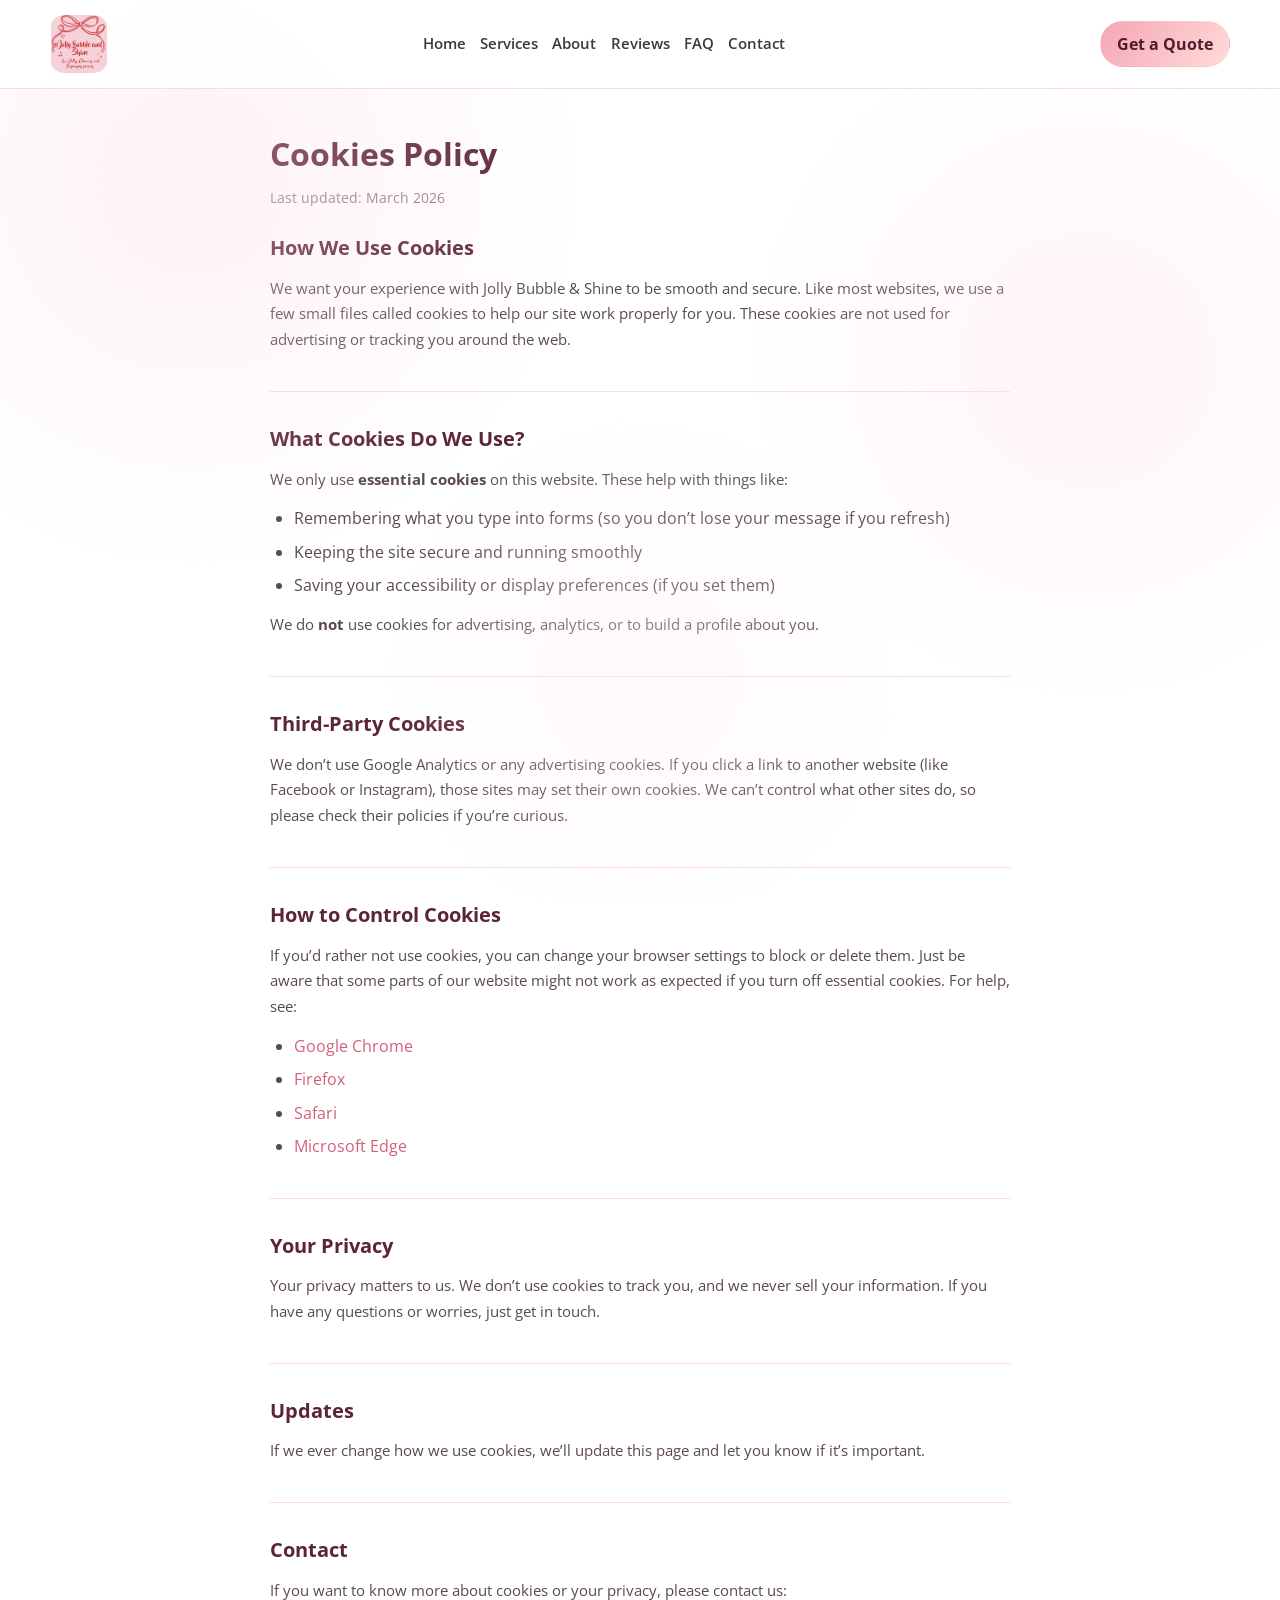
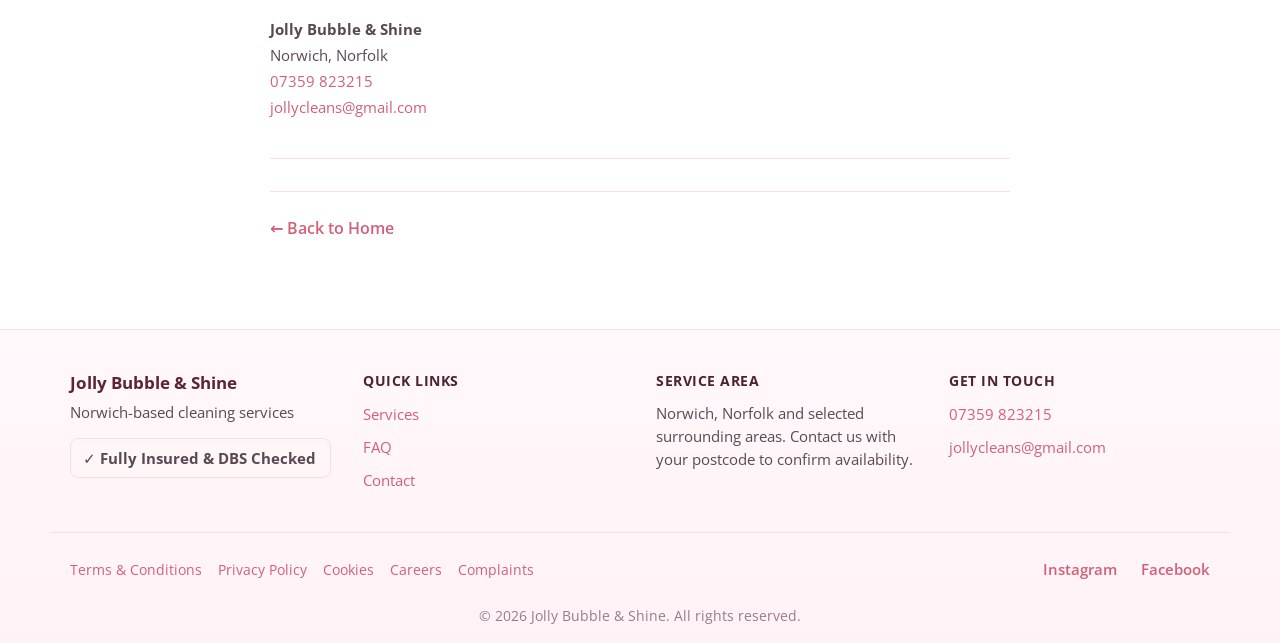
==== cookies.html @ ffe8fc46 "Update website" ====
<!DOCTYPE html>
<html lang="en">
<head>
  <meta charset="UTF-8" />
  <meta name="viewport" content="width=device-width, initial-scale=1.0" />
  <title>Cookies Policy | Jolly Bubble & Shine</title>
  <meta name="description" content="Cookies policy for Jolly Bubble & Shine cleaning services website." />
  <link rel="preconnect" href="https://fonts.googleapis.com" />
  <link rel="preconnect" href="https://fonts.gstatic.com" crossorigin />
  <link href="https://fonts.googleapis.com/css2?family=Quicksand:wght@400;500;600;700&family=Open+Sans:wght@400;600&display=swap" rel="stylesheet" />
  <link rel="stylesheet" href="styles.css" />
</head>
<body>
  <a href="#main-content" class="skip-link">Skip to content</a>
  <div class="bubble-bg"></div>
  
  <header class="site-header" id="site-header">
    <div class="container header-inner">
      <a href="index.html" class="logo" aria-label="Jolly Bubble and Shine home">
        <img src="Images/Logo.jpg" alt="Jolly Bubble and Shine" loading="eager" />
      </a>
      <button class="mobile-menu-toggle" aria-label="Toggle navigation" aria-expanded="false">☰</button>
      <nav class="site-nav" id="site-nav" aria-label="Primary">
        <a href="index.html#home">Home</a>
        <a href="index.html#services">Services</a>
        <a href="index.html#about">About</a>
        <a href="index.html#reviews">Reviews</a>
        <a href="index.html#faq">FAQ</a>
        <a href="index.html#contact">Contact</a>
      </nav>
      <a class="cta-btn" href="index.html#contact">Get a Quote</a>
    </div>
  </header>

  <main id="main-content">
    <section class="section legal-page">
      <div class="container legal-content">

        <h1>Cookies Policy</h1>
        <p class="legal-date">Last updated: March 2026</p>

        <div class="legal-section">
          <h2>How We Use Cookies</h2>
          <p>We want your experience with Jolly Bubble & Shine to be smooth and secure. Like most websites, we use a few small files called cookies to help our site work properly for you. These cookies are not used for advertising or tracking you around the web.</p>
        </div>

        <div class="legal-section">
          <h2>What Cookies Do We Use?</h2>
          <p>We only use <strong>essential cookies</strong> on this website. These help with things like:</p>
          <ul>
            <li>Remembering what you type into forms (so you don’t lose your message if you refresh)</li>
            <li>Keeping the site secure and running smoothly</li>
            <li>Saving your accessibility or display preferences (if you set them)</li>
          </ul>
          <p>We do <strong>not</strong> use cookies for advertising, analytics, or to build a profile about you.</p>
        </div>

        <div class="legal-section">
          <h2>Third-Party Cookies</h2>
          <p>We don’t use Google Analytics or any advertising cookies. If you click a link to another website (like Facebook or Instagram), those sites may set their own cookies. We can’t control what other sites do, so please check their policies if you’re curious.</p>
        </div>

        <div class="legal-section">
          <h2>How to Control Cookies</h2>
          <p>If you’d rather not use cookies, you can change your browser settings to block or delete them. Just be aware that some parts of our website might not work as expected if you turn off essential cookies. For help, see:</p>
          <ul>
            <li><a href="https://support.google.com/chrome/answer/95647" target="_blank" rel="noopener">Google Chrome</a></li>
            <li><a href="https://support.mozilla.org/en-US/kb/enable-and-disable-cookies-website-preferences" target="_blank" rel="noopener">Firefox</a></li>
            <li><a href="https://support.apple.com/en-gb/guide/safari/sfri11471/mac" target="_blank" rel="noopener">Safari</a></li>
            <li><a href="https://support.microsoft.com/en-us/windows/windows-10-delete-cookies" target="_blank" rel="noopener">Microsoft Edge</a></li>
          </ul>
        </div>

        <div class="legal-section">
          <h2>Your Privacy</h2>
          <p>Your privacy matters to us. We don’t use cookies to track you, and we never sell your information. If you have any questions or worries, just get in touch.</p>
        </div>

        <div class="legal-section">
          <h2>Updates</h2>
          <p>If we ever change how we use cookies, we’ll update this page and let you know if it’s important.</p>
        </div>

        <div class="legal-section">
          <h2>Contact</h2>
          <p>If you want to know more about cookies or your privacy, please contact us:</p>
          <p>
            <strong>Jolly Bubble & Shine</strong><br>
            Norwich, Norfolk<br>
            <a href="tel:+447359823215">07359 823215</a><br>
            <a href="mailto:jollycleans@gmail.com">jollycleans@gmail.com</a>
          </p>
        </div>

        <div class="legal-nav">
          <a href="index.html">← Back to Home</a>
        </div>
      </div>
    </section>
  </main>

  <footer class="footer">
    <div class="container footer-grid">
      <div class="footer-col">
        <h3>Jolly Bubble & Shine</h3>
        <p class="footer-tagline">Norwich-based cleaning services</p>
        <p class="trust-badge">✓ Fully Insured & DBS Checked</p>
      </div>
      
      <div class="footer-col">
        <h4>Quick Links</h4>
        <ul class="footer-links">
          <li><a href="index.html#services">Services</a></li>
          <li><a href="index.html#faq">FAQ</a></li>
          <li><a href="index.html#contact">Contact</a></li>
        </ul>
      </div>
      
      <div class="footer-col">
        <h4>Service Area</h4>
        <p>Norwich, Norfolk and selected surrounding areas. Contact us with your postcode to confirm availability.</p>
      </div>
      
      <div class="footer-col">
        <h4>Get in Touch</h4>
        <ul class="footer-contact">
          <li><a href="tel:+447359823215">07359 823215</a></li>
          <li><a href="mailto:jollycleans@gmail.com">jollycleans@gmail.com</a></li>
        </ul>
      </div>
    </div>
    
    <div class="container footer-bottom">
      <div class="footer-legal">
        <ul class="legal-links">
          <li><a href="terms.html">Terms & Conditions</a></li>
          <li><a href="privacy.html">Privacy Policy</a></li>
          <li><a href="cookies.html">Cookies</a></li>
          <li><a href="mailto:jollycleans@gmail.com?subject=Careers%20Enquiry">Careers</a></li>
          <li><a href="mailto:jollycleans@gmail.com?subject=Complaint%20or%20service%20concern">Complaints</a></li>
        </ul>
      </div>
      
      <div class="footer-social">
        <a href="https://www.instagram.com/jolly.bubbleandshine" aria-label="Instagram" target="_blank" rel="noopener">Instagram</a>
        <a href="https://www.facebook.com/people/Jolly-Bubble-and-Shine/61581744665888/" aria-label="Facebook" target="_blank" rel="noopener">Facebook</a>
      </div>
      
      <p class="copyright">© 2026 Jolly Bubble & Shine. All rights reserved.</p>
    </div>
  </footer>

  <script src="script.js" defer></script>
</body>
</html>
---- styles.css ----
:root {
  --bg: #fff;
  --surface: #fff;
  --surface-soft: #fff6f8;
  --surface-muted: #ffe6eb;
  --text: #3a3a3a;
  --text-strong: #2a2a2a;
  --brand: #f5a6b6;
  --brand-dark: #d16078;
  --border: #ffd7e4;
  --shadow: 0 12px 30px rgba(227, 157, 178, 0.24);
  --radius: 18px;
  --radius-sm: 12px;
  --space: 1.1rem;
}

* {
  box-sizing: border-box;
}

html {
  scroll-behavior: smooth;
}

body {
  margin: 0;
  font-family: 'Open Sans', 'Quicksand', system-ui, -apple-system, sans-serif;
  color: var(--text);
  background: var(--bg);
  line-height: 1.54;
  overflow-x: hidden;
}

img {
  max-width: 100%;
  height: auto;
}

h1,
h2,
h3,
h4,
p,
li,
a {
  overflow-wrap: anywhere;
}

.skip-link {
  position: absolute;
  left: -999px;
  top: 0;
  background: #fff;
  color: #5a2f40;
  padding: 0.6rem 0.9rem;
  border: 1px solid #ffd7e4;
  border-radius: 12px;
  z-index: 2000;
  transition: left 0.2s ease;
}

.skip-link:focus-visible {
  left: 0.7rem;
}

:focus-visible {
  outline: 2px solid #ff89a3;
  outline-offset: 2px;
}

.container {
  max-width: 1180px;
  padding: 0 1.25rem;
  margin: 0 auto;
}

.site-header {
  position: sticky;
  top: 0;
  z-index: 999;
  background: rgba(255, 255, 255, 0.88);
  backdrop-filter: blur(8px);
  border-bottom: 1px solid rgba(244, 197, 208, 0.6);
}

.header-inner {
  display: flex;
  align-items: center;
  justify-content: space-between;
  gap: 0.75rem;
  padding: 0.95rem 0;
}

.logo {
  display: inline-flex;
  align-items: center;
  justify-content: center;
  width: 58px;
  height: 58px;
  border-radius: 14px;
  overflow: hidden;
  font-family: 'Quicksand', 'Segoe UI', sans-serif;
  font-weight: 700;
  font-size: 1.15rem;
  color: var(--brand-dark);
  text-decoration: none;
}

.logo img {
  width: 100%;
  height: 100%;
  object-fit: contain;
  display: block;
  border-radius: 14px;
}

.site-nav {
  display: flex;
  align-items: center;
  gap: 0.9rem;
}

.site-nav a {
  color: var(--text);
  text-decoration: none;
  font-weight: 600;
  font-size: 0.95rem;
}

.site-nav a:hover,
.site-nav a:focus {
  color: var(--brand-dark);
  outline: none;
}

a.cta-btn,
.primary-btn,
.secondary-btn {
  border-radius: 999px;
  padding: 0.62rem 1rem;
  display: inline-flex;
  align-items: center;
  justify-content: center;
  gap: 0.35rem;
  font-weight: 700;
  text-decoration: none;
  border: 1px solid transparent;
  transition: all 0.22s ease;
}

.cta-btn,
.primary-btn {
  background: linear-gradient(130deg, var(--brand), #ffdbd8);
  color: #511d2c;
  border-color: var(--brand-dark);
}

.cta-btn:hover,
.primary-btn:hover {
  transform: translateY(-1px);
  box-shadow: var(--shadow);
}

.secondary-btn {
  background: #fff;
  color: var(--brand-dark);
  border-color: #f8c1cd;
}

.secondary-btn:hover {
  background: var(--surface-soft);
}

.mobile-menu-toggle {
  display: none;
  border: 1px solid #ffcee0;
  border-radius: 10px;
  background: #fff;
  color: var(--brand-dark);
  padding: 0.45rem 0.65rem;
}

.site-header.active .site-nav {
  display: flex;
  opacity: 1;
  visibility: visible;
  transform: translateY(0);
}

@media (max-width: 860px) {
  .mobile-menu-toggle {
    display: inline-flex;
  }

  .site-nav {
    position: absolute;
    right: 1.25rem;
    top: 100%;
    background: var(--surface);
    flex-direction: column;
    align-items: flex-start;
    gap: 0;
    border: 1px solid var(--border);
    border-radius: 12px;
    padding: 0.75rem;
    transform: translateY(-10px);
    opacity: 0;
    visibility: hidden;
    transition: all 0.18s ease;
    z-index: 998;
    min-width: 200px;
  }

  .site-nav a {
    display: block;
    width: 100%;
    padding: 0.5rem 0.65rem;
  }

  .cta-btn {
    display: none;
  }

  .header-inner {
    flex-wrap: wrap;
    justify-content: space-between;
  }

  .logo {
    width: 48px;
    height: 48px;
    border-radius: 12px;
  }
}

.hero {
  position: relative;
  padding: 4rem 0 2rem;
  background: linear-gradient(180deg, #fff7fa 0%, #fff 100%);
  overflow: hidden;
}

.bubble-bg {
  pointer-events: none;
  position: absolute;
  inset: 0;
  background-image: radial-gradient(circle at 15% 20%, rgba(251, 218, 228, 0.55) 0%, transparent 30%),
    radial-gradient(circle at 85% 40%, rgba(255, 226, 235, 0.6) 0%, transparent 28%),
    radial-gradient(circle at 50% 75%, rgba(255, 240, 245, 0.6) 0%, transparent 28%);
  opacity: 0.65;
}

.hero-grid {
  display: grid;
  gap: 2rem;
  align-items: center;
}

.hero-content {
  padding: 0.5rem;
  position: relative;
  z-index: 1;
}

.label {
  display: inline-block;
  background: #ffe5ea;
  color: #a02f4a;
  font-weight: 700;
  border-radius: 12px;
  padding: 0.25rem 0.65rem;
  margin-bottom: 0.9rem;
  font-size: 0.8rem;
}

.hero h1 {
  margin: 0 0 1rem;
  font-size: clamp(1.6rem, 5vw, 2.25rem);
  color: #5b2534;
}

.hero-subheading {
  font-size: 1.05rem;
  max-width: 48ch;
  margin-bottom: 1.2rem;
  color: #5a4550;
}

.hero-buttons {
  display: flex;
  flex-wrap: wrap;
  gap: 0.75rem;
  margin-bottom: 1rem;
}

.trust-line {
  display: flex;
  gap: 0.8rem;
  list-style: none;
  padding: 0;
  margin: 0;
  flex-wrap: wrap;
  color: #865463;
}

.trust-line li {
  background: #fff;
  border: 1px solid #ffe1ea;
  border-radius: 999px;
  padding: 0.3rem 0.8rem;
  font-size: 0.86rem;
}

.section {
  padding: 3rem 0;
}

.section h2 {
  font-size: 1.75rem;
  margin: 0 0 0.7rem;
  color: #5d2f41;
}

.section-intro {
  margin: 0 0 1.35rem;
  color: #6b495b;
}

.services .service-grid,
.review-grid {
  display: grid;
  gap: 1rem;
}

.service-grid {
  grid-template-columns: 1fr;
}

.card,
.review-card {
  background: var(--surface-soft);
  border: 1px solid var(--border);
  box-shadow: var(--shadow);
  border-radius: var(--radius);
  padding: 1.15rem;
}

.card h3 {
  margin-top: 0;
}

.service-card {
  display: flex;
  flex-direction: column;
  gap: 0.8rem;
}

.service-card p {
  margin: 0;
}

.service-points {
  margin: 0;
  padding-left: 1.1rem;
  color: #5f3d4c;
  display: grid;
  gap: 0.38rem;
}

.service-points li {
  line-height: 1.45;
}

.card p,
.review-card p {
  margin: 0.6rem 0 0;
  color: #5a4855;
}

.about-grid,
.contact-grid {
  display: grid;
  gap: 1.5rem;
}

.about-grid {
  grid-template-columns: 1fr;
  align-items: center;
  justify-content: center;
}

.about-text {
  padding-right: 0;
}

.about-intro {
  font-size: 1.1rem;
  font-weight: 700;
  color: #5b2534;
  margin-bottom: 0.75rem;
}

.features-list {
  list-style: none;
  margin: 1rem 0 0;
  padding: 0;
  display: grid;
  gap: 0.5rem;
}

.features-list li {
  background: #fff;
  border: 1px solid #ffd7e1;
  border-radius: 10px;
  padding: 0.58rem 0.8rem;
  color: #5f3d4c;
}

.about-closing {
  margin-top: 1rem;
  font-weight: 700;
  color: #6a3f51;
}

.about-image {
  width: min(100%, 260px);
  aspect-ratio: 1;
  margin: 0 auto;
  border-radius: 50%;
  overflow: hidden;
  border: 8px solid #fff7fa;
  box-shadow: var(--shadow);
  background: linear-gradient(180deg, #fff3f7 0%, #ffe6ee 100%);
}

.about-image img {
  width: 100%;
  height: 100%;
  object-fit: cover;
  border-radius: 50%;
}

.review-grid {
  grid-template-columns: 1fr;
}

.accordion-item {
  border-radius: var(--radius-sm);
  border: 1px solid #ffdce6;
  overflow: hidden;
  background: #fff;
}

.accordion-trigger {
  width: 100%;
  border: none;
  background: #fff;
  color: #482a3c;
  text-align: left;
  padding: 1rem;
  font-weight: 600;
  font-size: 1rem;
  cursor: pointer;
  border-bottom: 1px solid #ffe9ee;
}

.accordion-trigger:hover,
.accordion-trigger:focus {
  background: #fff7fb;
  outline: none;
}

.accordion-panel {
  max-height: 0;
  opacity: 0;
  overflow: hidden;
  transition: max-height 0.25s ease, opacity 0.2s ease;
  padding: 0 1rem;
}

.accordion-panel.open {
  max-height: 210px;
  opacity: 1;
  padding: 0.9rem 1rem 1rem;
}

.contact-grid {
  grid-template-columns: 1fr;
  align-items: start;
}

.review-card {
  background: #fff;
}

.review-card footer {
  margin-top: 0.85rem;
  font-style: italic;
  color: #783c52;
}

@media (min-width: 768px) {
  .service-grid {
    grid-template-columns: repeat(auto-fit, minmax(235px, 1fr));
  }

  .review-grid {
    grid-template-columns: repeat(auto-fit, minmax(220px, 1fr));
  }
}

@media (min-width: 981px) {
  .about-grid {
    grid-template-columns: minmax(220px, 280px) 1fr;
  }

  .contact-grid {
    grid-template-columns: 1fr minmax(300px, 1fr);
  }
}

.contact-info h2 {
  margin-top: 0;
}

.contact-info p {
  color: #5a4550;
  line-height: 1.6;
}

.contact-methods {
  display: flex;
  flex-direction: column;
  gap: 0.8rem;
  margin: 1.2rem 0;
}

.contact-method {
  background: #fff6f8;
  border: 1px solid #ffdae4;
  border-radius: 12px;
  padding: 0.85rem;
}

.contact-method h3 {
  margin: 0 0 0.35rem;
  font-size: 0.9rem;
  font-weight: 700;
  color: #4d2232;
  text-transform: uppercase;
  letter-spacing: 0.5px;
}

.contact-link {
  display: inline-block;
  color: #d16078;
  text-decoration: none;
  font-weight: 600;
  transition: color 0.2s ease;
}

.contact-link:hover {
  color: var(--brand-dark);
  text-decoration: underline;
}

.contact-location {
  margin: 1.5rem 0 0;
  padding: 0.75rem 1rem;
  background: linear-gradient(130deg, #ffe9f0, #fff5fa);
  border: 1px solid #ffdae4;
  border-radius: 12px;
  color: #4d2232;
  font-size: 0.95rem;
  font-weight: 700;
  text-align: center;
}

.contact-form {
  background: #fff;
  border: 1px solid #ffd4e1;
  border-radius: var(--radius);
  box-shadow: var(--shadow);
  padding: 1rem;
  display: grid;
  gap: 0.8rem;
}

.contact-form label {
  font-weight: 600;
  color: #503348;
}

.contact-form input,
.contact-form select,
.contact-form textarea {
  border: 1px solid #f5c9d7;
  border-radius: 11px;
  padding: 0.65rem;
  font-size: 0.95rem;
}

.contact-form input:focus,
.contact-form select:focus,
.contact-form textarea:focus {
  outline: 2px solid #ffa7b8;
  outline-offset: 1px;
}

.form-success {
  color: #267a3e;
  font-weight: 600;
  min-height: 1.2rem;
}

@media (max-width: 980px) {
  .about-grid,
  .contact-grid {
    grid-template-columns: 1fr;
  }

  .hero-grid {
    grid-template-columns: 1fr;
  }

  .site-nav {
    display: none;
  }

  .mobile-menu-toggle {
    display: inline-flex;
  }

  .site-header.active .site-nav {
    display: flex;
    flex-direction: column;
    position: absolute;
    top: 3.7rem;
    right: 1.2rem;
    background: rgba(255,255,255,0.96);
    border: 1px solid #f7c9d6;
    padding: 0.75rem;
    border-radius: 12px;
  }

  .site-header.active .site-nav a {
    padding: 0.35rem 0;
  }
}

@media (max-width: 767px) {
  .site-header {
    padding: 0.6rem 0;
  }

  .header-inner {
    flex-wrap: wrap;
    justify-content: space-between;
    gap: 0.45rem;
  }

  .site-nav {
    display: none;
    flex-direction: column;
    width: 100%;
    margin-top: 0.5rem;
    background: rgba(255, 255, 255, 0.98);
    border: 1px solid #f8c8d6;
    border-radius: 12px;
    padding: 0.6rem;
  }

  .site-nav a {
    padding: 0.65rem 0.5rem;
    font-size: 1rem;
    min-height: 44px;
    line-height: 1.3;
  }

  .site-header.active .site-nav {
    display: flex;
  }

  .mobile-menu-toggle {
    display: inline-flex;
  }

  .hero-grid,
  .about-grid,
  .contact-grid,
  .service-grid,
  .review-grid {
    grid-template-columns: 1fr;
  }

  .hero h1 {
    font-size: 1.8rem;
  }

  .hero-subheading {
    font-size: 0.98rem;
    max-width: none;
  }

  .cta-btn,
  .primary-btn,
  .secondary-btn,
  .accordion-trigger,
  .contact-form input,
  .contact-form textarea,
  .contact-form select {
    min-height: 44px;
    font-size: 16px;
  }

  .contact-form {
    padding: 0.8rem;
  }

  .section {
    padding: 2rem 0;
  }

  .bubble-bg {
    opacity: 0.52;
  }
}

@media (max-width: 640px) {
  .hero {
    padding: 2.2rem 0 1rem;
  }

  .site-nav,
  .cta-btn {
    font-size: 0.96rem;
  }
}

/* ===== FOOTER STYLES ===== */

.footer {
  background: linear-gradient(180deg, #fff8fb 0%, #fff2f6 100%);
  border-top: 1px solid #ffd7e4;
  padding: 2.5rem 0 1rem;
  margin-top: 3rem;
}

.footer-grid {
  display: grid;
  grid-template-columns: repeat(auto-fit, minmax(220px, 1fr));
  gap: 2rem;
  margin-bottom: 2rem;
}

.footer-col {
  display: flex;
  flex-direction: column;
}

.footer-col h3 {
  margin: 0 0 0.35rem;
  font-size: 1.05rem;
  color: #5b2534;
}

.footer-col h4 {
  margin: 0 0 0.65rem;
  font-size: 0.9rem;
  font-weight: 700;
  color: #4d2232;
  text-transform: uppercase;
  letter-spacing: 0.5px;
}

.footer-col p {
  margin: 0 0 0.5rem;
  font-size: 0.95rem;
  color: #5a4855;
  line-height: 1.5;
}

.footer-tagline {
  color: #d16078;
  font-size: 0.85rem;
  margin-bottom: 0.85rem !important;
}

.trust-badge {
  background: #fff6f8;
  border: 1px solid #ffdae4;
  border-radius: 8px;
  padding: 0.5rem 0.75rem;
  font-size: 0.85rem;
  color: #5b2534;
  font-weight: 700;
  display: inline-block;
  margin-top: 0.5rem;
}

.footer-links,
.footer-contact {
  list-style: none;
  padding: 0;
  margin: 0;
}

.footer-links li,
.footer-contact li {
  margin-bottom: 0.5rem;
}

.footer-links a,
.footer-contact a {
  color: #d16078;
  text-decoration: none;
  font-size: 0.95rem;
  transition: color 0.2s ease;
}

.footer-links a:hover,
.footer-contact a:hover {
  color: var(--brand-dark);
  text-decoration: underline;
}

.footer-bottom {
  border-top: 1px solid #ffdae4;
  padding-top: 1.5rem;
  display: flex;
  flex-wrap: wrap;
  align-items: center;
  justify-content: space-between;
  gap: 1rem;
}

.footer-legal {
  flex: 1;
  min-width: 200px;
}

.legal-links {
  display: flex;
  flex-wrap: wrap;
  gap: 1rem;
  list-style: none;
  padding: 0;
  margin: 0;
}

.legal-links a {
  color: #d16078;
  text-decoration: none;
  font-size: 0.9rem;
  transition: color 0.2s ease;
}

.legal-links a:hover {
  color: var(--brand-dark);
  text-decoration: underline;
}

.footer-social {
  display: flex;
  gap: 1.5rem;
}

.footer-social a {
  color: #d16078;
  text-decoration: none;
  font-weight: 600;
  font-size: 0.95rem;
  transition: color 0.2s ease;
}

.footer-social a:hover {
  color: var(--brand-dark);
}

.copyright {
  text-align: center;
  width: 100%;
  font-size: 0.85rem;
  color: #9a7a8a;
  margin: 0.5rem 0 0;
}

/* ===== LEGAL PAGE STYLES ===== */

.legal-page {
  min-height: calc(100vh - 400px);
  padding: 2.5rem 0;
}

.legal-content {
  max-width: 780px;
  margin: 0 auto;
}

.legal-content h1 {
  margin: 0 0 0.5rem;
  font-size: 2rem;
  color: #5b2534;
}

.legal-date {
  font-size: 0.9rem;
  color: #9a7a8a;
  margin: 0 0 1.5rem;
}

.legal-section {
  margin-bottom: 2rem;
  padding-bottom: 1.5rem;
  border-bottom: 1px solid #ffdae4;
}

.legal-section:last-of-type {
  border-bottom: none;
}

.legal-section h2 {
  margin: 0 0 0.75rem;
  font-size: 1.25rem;
  color: #5b2534;
}

.legal-section h3 {
  margin: 1rem 0 0.5rem;
  font-size: 1rem;
  color: #4d2232;
  font-weight: 700;
}

.legal-section p {
  margin: 0 0 0.85rem;
  color: #5a4855;
  line-height: 1.7;
  font-size: 0.95rem;
}

.legal-section ul {
  margin: 0 0 0.85rem;
  padding-left: 1.5rem;
  color: #5a4855;
}

.legal-section li {
  margin-bottom: 0.5rem;
  line-height: 1.6;
}

.legal-section a {
  color: #d16078;
  text-decoration: none;
  transition: color 0.2s ease;
}

.legal-section a:hover {
  color: var(--brand-dark);
  text-decoration: underline;
}

.legal-footer {
  background: #fff6f8;
  border: 1px solid #ffdae4;
  border-radius: 12px;
  padding: 1rem;
  border-bottom: 1px solid #ffdae4;
}

.legal-nav {
  margin-top: 2rem;
  padding-top: 1.5rem;
  border-top: 1px solid #ffdae4;
}

.legal-nav a {
  color: #d16078;
  text-decoration: none;
  font-weight: 600;
  transition: color 0.2s ease;
}

.legal-nav a:hover {
  color: var(--brand-dark);
  text-decoration: underline;
}

/* ===== RESPONSIVE FOOTER ===== */

@media (max-width: 768px) {
  .footer-grid {
    grid-template-columns: 1fr;
    gap: 1.5rem;
  }

  .footer-bottom {
    flex-direction: column;
    align-items: flex-start;
  }

  .legal-links {
    flex-direction: column;
    gap: 0.5rem;
  }

  .footer-social {
    width: 100%;
    justify-content: flex-start;
  }

  .copyright {
    text-align: left;
  }

  .legal-content h1 {
    font-size: 1.6rem;
  }

  .legal-section h2 {
    font-size: 1.1rem;
  }
}
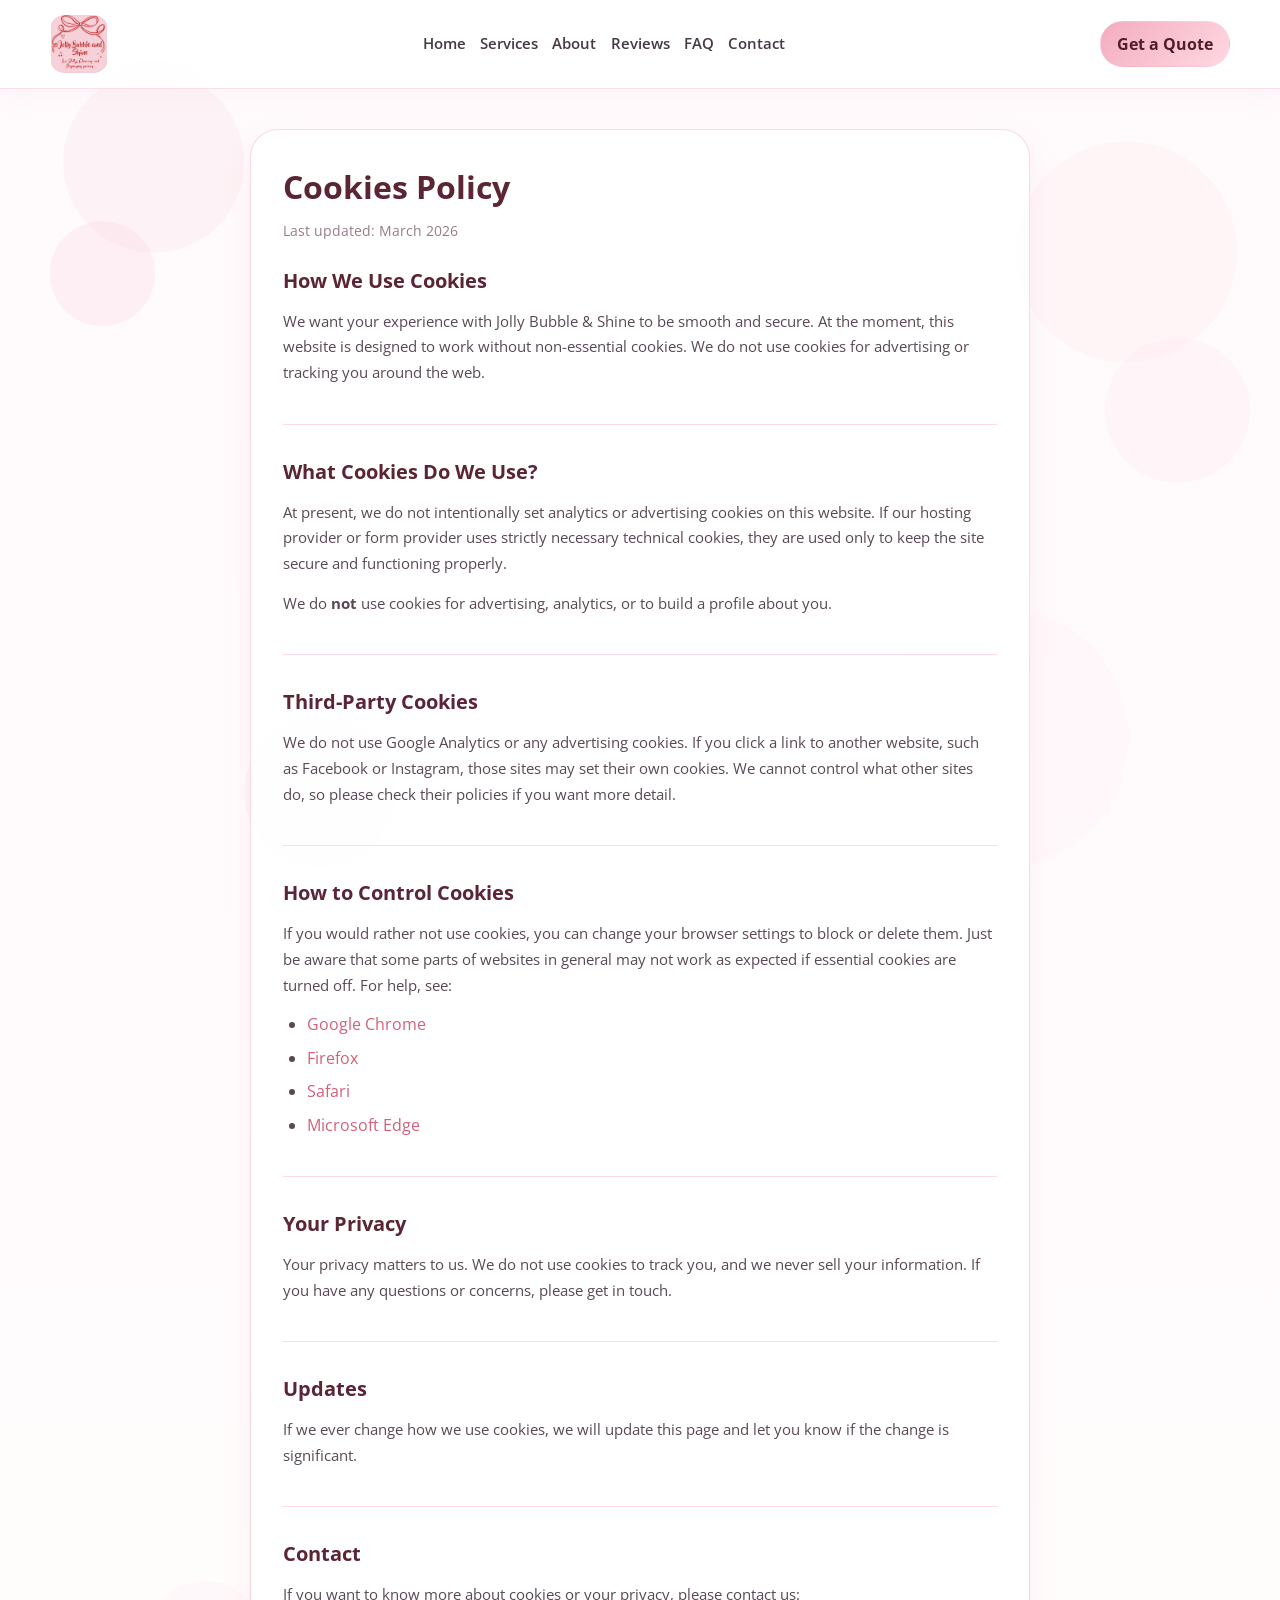
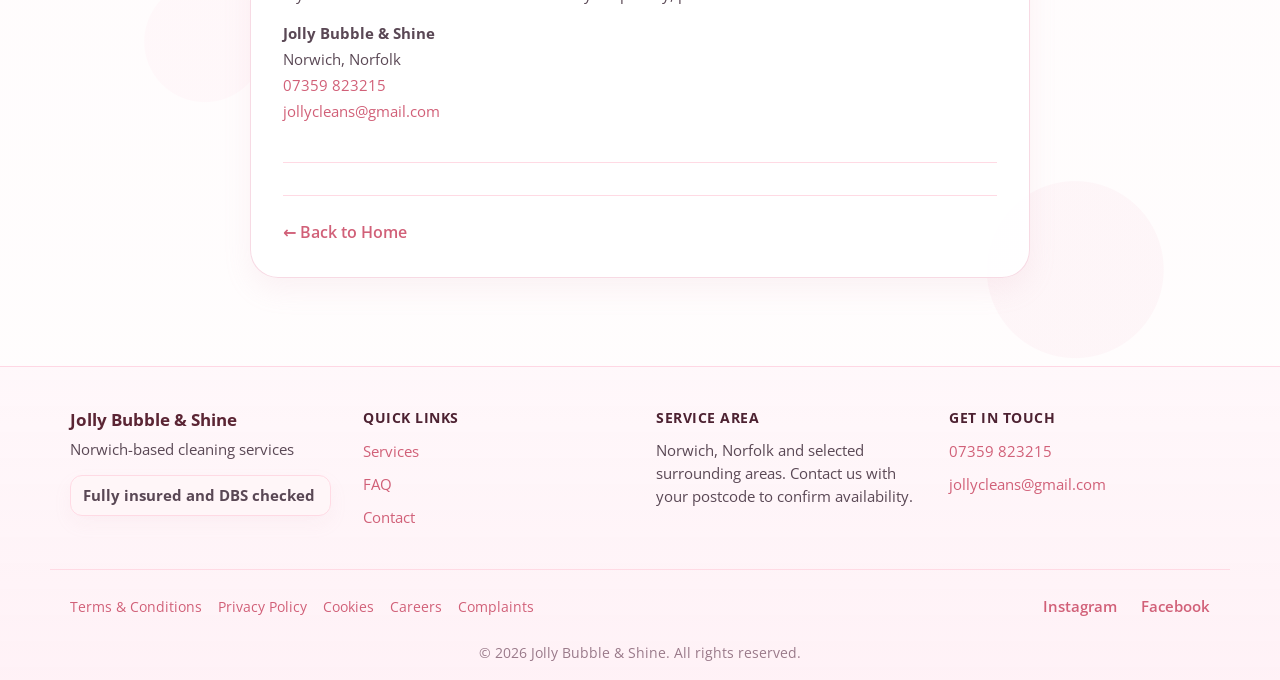
==== commit a0d20ae6: "Update website" ====
--- a/cookies.html
+++ b/cookies.html
@@ -4,7 +4,7 @@
   <meta charset="UTF-8" />
   <meta name="viewport" content="width=device-width, initial-scale=1.0" />
   <title>Cookies Policy | Jolly Bubble & Shine</title>
-  <meta name="description" content="Cookies policy for Jolly Bubble & Shine cleaning services website." />
+  <meta name="description" content="Cookies policy for the Jolly Bubble & Shine website." />
   <link rel="preconnect" href="https://fonts.googleapis.com" />
   <link rel="preconnect" href="https://fonts.gstatic.com" crossorigin />
   <link href="https://fonts.googleapis.com/css2?family=Quicksand:wght@400;500;600;700&family=Open+Sans:wght@400;600&display=swap" rel="stylesheet" />
@@ -13,13 +13,13 @@
 <body>
   <a href="#main-content" class="skip-link">Skip to content</a>
   <div class="bubble-bg"></div>
-  
+
   <header class="site-header" id="site-header">
     <div class="container header-inner">
       <a href="index.html" class="logo" aria-label="Jolly Bubble and Shine home">
         <img src="Images/Logo.jpg" alt="Jolly Bubble and Shine" loading="eager" />
       </a>
-      <button class="mobile-menu-toggle" aria-label="Toggle navigation" aria-expanded="false">☰</button>
+      <button class="mobile-menu-toggle" aria-label="Toggle navigation" aria-expanded="false">&#9776;</button>
       <nav class="site-nav" id="site-nav" aria-label="Primary">
         <a href="index.html#home">Home</a>
         <a href="index.html#services">Services</a>
@@ -35,34 +35,28 @@
   <main id="main-content">
     <section class="section legal-page">
       <div class="container legal-content">
-
         <h1>Cookies Policy</h1>
         <p class="legal-date">Last updated: March 2026</p>
 
         <div class="legal-section">
           <h2>How We Use Cookies</h2>
-          <p>We want your experience with Jolly Bubble & Shine to be smooth and secure. Like most websites, we use a few small files called cookies to help our site work properly for you. These cookies are not used for advertising or tracking you around the web.</p>
+          <p>We want your experience with Jolly Bubble & Shine to be smooth and secure. At the moment, this website is designed to work without non-essential cookies. We do not use cookies for advertising or tracking you around the web.</p>
         </div>
 
         <div class="legal-section">
           <h2>What Cookies Do We Use?</h2>
-          <p>We only use <strong>essential cookies</strong> on this website. These help with things like:</p>
-          <ul>
-            <li>Remembering what you type into forms (so you don’t lose your message if you refresh)</li>
-            <li>Keeping the site secure and running smoothly</li>
-            <li>Saving your accessibility or display preferences (if you set them)</li>
-          </ul>
+          <p>At present, we do not intentionally set analytics or advertising cookies on this website. If our hosting provider or form provider uses strictly necessary technical cookies, they are used only to keep the site secure and functioning properly.</p>
           <p>We do <strong>not</strong> use cookies for advertising, analytics, or to build a profile about you.</p>
         </div>
 
         <div class="legal-section">
           <h2>Third-Party Cookies</h2>
-          <p>We don’t use Google Analytics or any advertising cookies. If you click a link to another website (like Facebook or Instagram), those sites may set their own cookies. We can’t control what other sites do, so please check their policies if you’re curious.</p>
+          <p>We do not use Google Analytics or any advertising cookies. If you click a link to another website, such as Facebook or Instagram, those sites may set their own cookies. We cannot control what other sites do, so please check their policies if you want more detail.</p>
         </div>
 
         <div class="legal-section">
           <h2>How to Control Cookies</h2>
-          <p>If you’d rather not use cookies, you can change your browser settings to block or delete them. Just be aware that some parts of our website might not work as expected if you turn off essential cookies. For help, see:</p>
+          <p>If you would rather not use cookies, you can change your browser settings to block or delete them. Just be aware that some parts of websites in general may not work as expected if essential cookies are turned off. For help, see:</p>
           <ul>
             <li><a href="https://support.google.com/chrome/answer/95647" target="_blank" rel="noopener">Google Chrome</a></li>
             <li><a href="https://support.mozilla.org/en-US/kb/enable-and-disable-cookies-website-preferences" target="_blank" rel="noopener">Firefox</a></li>
@@ -73,12 +67,12 @@
 
         <div class="legal-section">
           <h2>Your Privacy</h2>
-          <p>Your privacy matters to us. We don’t use cookies to track you, and we never sell your information. If you have any questions or worries, just get in touch.</p>
+          <p>Your privacy matters to us. We do not use cookies to track you, and we never sell your information. If you have any questions or concerns, please get in touch.</p>
         </div>
 
         <div class="legal-section">
           <h2>Updates</h2>
-          <p>If we ever change how we use cookies, we’ll update this page and let you know if it’s important.</p>
+          <p>If we ever change how we use cookies, we will update this page and let you know if the change is significant.</p>
         </div>
 
         <div class="legal-section">
@@ -93,7 +87,7 @@
         </div>
 
         <div class="legal-nav">
-          <a href="index.html">← Back to Home</a>
+          <a href="index.html">&larr; Back to Home</a>
         </div>
       </div>
     </section>
@@ -104,9 +98,9 @@
       <div class="footer-col">
         <h3>Jolly Bubble & Shine</h3>
         <p class="footer-tagline">Norwich-based cleaning services</p>
-        <p class="trust-badge">✓ Fully Insured & DBS Checked</p>
+        <p class="trust-badge">Fully insured and DBS checked</p>
       </div>
-      
+
       <div class="footer-col">
         <h4>Quick Links</h4>
         <ul class="footer-links">
@@ -115,12 +109,12 @@
           <li><a href="index.html#contact">Contact</a></li>
         </ul>
       </div>
-      
+
       <div class="footer-col">
         <h4>Service Area</h4>
         <p>Norwich, Norfolk and selected surrounding areas. Contact us with your postcode to confirm availability.</p>
       </div>
-      
+
       <div class="footer-col">
         <h4>Get in Touch</h4>
         <ul class="footer-contact">
@@ -129,7 +123,7 @@
         </ul>
       </div>
     </div>
-    
+
     <div class="container footer-bottom">
       <div class="footer-legal">
         <ul class="legal-links">
@@ -140,13 +134,13 @@
           <li><a href="mailto:jollycleans@gmail.com?subject=Complaint%20or%20service%20concern">Complaints</a></li>
         </ul>
       </div>
-      
+
       <div class="footer-social">
         <a href="https://www.instagram.com/jolly.bubbleandshine" aria-label="Instagram" target="_blank" rel="noopener">Instagram</a>
         <a href="https://www.facebook.com/people/Jolly-Bubble-and-Shine/61581744665888/" aria-label="Facebook" target="_blank" rel="noopener">Facebook</a>
       </div>
-      
-      <p class="copyright">© 2026 Jolly Bubble & Shine. All rights reserved.</p>
+
+      <p class="copyright">&copy; 2026 Jolly Bubble & Shine. All rights reserved.</p>
     </div>
   </footer>
 
--- a/styles.css
+++ b/styles.css
@@ -1,17 +1,18 @@
 :root {
-  --bg: #fff;
-  --surface: #fff;
-  --surface-soft: #fff6f8;
-  --surface-muted: #ffe6eb;
-  --text: #3a3a3a;
+  --bg: #fffafc;
+  --surface: rgba(255, 255, 255, 0.92);
+  --surface-soft: #fff4f8;
+  --surface-muted: #ffe7ee;
+  --text: #463844;
   --text-strong: #2a2a2a;
-  --brand: #f5a6b6;
-  --brand-dark: #d16078;
-  --border: #ffd7e4;
-  --shadow: 0 12px 30px rgba(227, 157, 178, 0.24);
-  --radius: 18px;
+  --brand: #f3adc0;
+  --brand-dark: #c95f7b;
+  --border: #f7d6e2;
+  --shadow: 0 12px 28px rgba(220, 164, 180, 0.12);
+  --shadow-soft: 0 8px 18px rgba(220, 164, 180, 0.08);
+  --radius: 20px;
   --radius-sm: 12px;
-  --space: 1.1rem;
+  --space: 1.2rem;
 }
 
 * {
@@ -27,6 +28,12 @@
   font-family: 'Open Sans', 'Quicksand', system-ui, -apple-system, sans-serif;
   color: var(--text);
   background: var(--bg);
+  background-image:
+    radial-gradient(circle at 8% 12%, rgba(244, 191, 208, 0.18) 0, rgba(244, 191, 208, 0.18) 52px, transparent 53px),
+    radial-gradient(circle at 92% 18%, rgba(250, 216, 228, 0.16) 0, rgba(250, 216, 228, 0.16) 72px, transparent 73px),
+    radial-gradient(circle at 16% 72%, rgba(255, 226, 235, 0.18) 0, rgba(255, 226, 235, 0.18) 60px, transparent 61px),
+    radial-gradient(circle at 84% 82%, rgba(247, 205, 219, 0.14) 0, rgba(247, 205, 219, 0.14) 88px, transparent 89px),
+    linear-gradient(180deg, #fffafc 0%, #fffdfd 100%);
   line-height: 1.54;
   overflow-x: hidden;
 }
@@ -78,12 +85,14 @@
   position: sticky;
   top: 0;
   z-index: 999;
-  background: rgba(255, 255, 255, 0.88);
+  background: rgba(255, 255, 255, 0.84);
   backdrop-filter: blur(8px);
-  border-bottom: 1px solid rgba(244, 197, 208, 0.6);
+  border-bottom: 1px solid rgba(244, 197, 208, 0.55);
+  box-shadow: 0 8px 20px rgba(226, 184, 197, 0.08);
 }
 
 .header-inner {
+  position: relative;
   display: flex;
   align-items: center;
   justify-content: space-between;
@@ -150,7 +159,7 @@
 
 .cta-btn,
 .primary-btn {
-  background: linear-gradient(130deg, var(--brand), #ffdbd8);
+  background: linear-gradient(135deg, var(--brand), #ffd8e2);
   color: #511d2c;
   border-color: var(--brand-dark);
 }
@@ -162,9 +171,10 @@
 }
 
 .secondary-btn {
-  background: #fff;
+  background: rgba(255, 255, 255, 0.9);
   color: var(--brand-dark);
   border-color: #f8c1cd;
+  box-shadow: var(--shadow-soft);
 }
 
 .secondary-btn:hover {
@@ -173,11 +183,19 @@
 
 .mobile-menu-toggle {
   display: none;
+  align-items: center;
+  justify-content: center;
+  margin-left: auto;
   border: 1px solid #ffcee0;
   border-radius: 10px;
-  background: #fff;
+  background: rgba(255, 255, 255, 0.92);
   color: var(--brand-dark);
   padding: 0.45rem 0.65rem;
+  line-height: 1;
+  font-size: 1.35rem;
+  min-width: 46px;
+  min-height: 46px;
+  box-shadow: var(--shadow-soft);
 }
 
 .site-header.active .site-nav {
@@ -187,67 +205,24 @@
   transform: translateY(0);
 }
 
-@media (max-width: 860px) {
-  .mobile-menu-toggle {
-    display: inline-flex;
-  }
-
-  .site-nav {
-    position: absolute;
-    right: 1.25rem;
-    top: 100%;
-    background: var(--surface);
-    flex-direction: column;
-    align-items: flex-start;
-    gap: 0;
-    border: 1px solid var(--border);
-    border-radius: 12px;
-    padding: 0.75rem;
-    transform: translateY(-10px);
-    opacity: 0;
-    visibility: hidden;
-    transition: all 0.18s ease;
-    z-index: 998;
-    min-width: 200px;
-  }
-
-  .site-nav a {
-    display: block;
-    width: 100%;
-    padding: 0.5rem 0.65rem;
-  }
-
-  .cta-btn {
-    display: none;
-  }
-
-  .header-inner {
-    flex-wrap: wrap;
-    justify-content: space-between;
-  }
-
-  .logo {
-    width: 48px;
-    height: 48px;
-    border-radius: 12px;
-  }
-}
-
 .hero {
   position: relative;
-  padding: 4rem 0 2rem;
-  background: linear-gradient(180deg, #fff7fa 0%, #fff 100%);
+  padding: 4.5rem 0 2.5rem;
+  background: linear-gradient(180deg, rgba(255, 246, 249, 0.82) 0%, rgba(255, 255, 255, 0.74) 100%);
   overflow: hidden;
 }
 
 .bubble-bg {
   pointer-events: none;
-  position: absolute;
+  position: fixed;
   inset: 0;
-  background-image: radial-gradient(circle at 15% 20%, rgba(251, 218, 228, 0.55) 0%, transparent 30%),
-    radial-gradient(circle at 85% 40%, rgba(255, 226, 235, 0.6) 0%, transparent 28%),
-    radial-gradient(circle at 50% 75%, rgba(255, 240, 245, 0.6) 0%, transparent 28%);
-  opacity: 0.65;
+  background-image:
+    radial-gradient(circle at 12% 18%, rgba(248, 211, 223, 0.2) 0, rgba(248, 211, 223, 0.2) 90px, transparent 91px),
+    radial-gradient(circle at 88% 28%, rgba(255, 225, 234, 0.2) 0, rgba(255, 225, 234, 0.2) 110px, transparent 111px),
+    radial-gradient(circle at 25% 88%, rgba(246, 203, 218, 0.14) 0, rgba(246, 203, 218, 0.14) 75px, transparent 76px),
+    radial-gradient(circle at 78% 82%, rgba(255, 233, 240, 0.16) 0, rgba(255, 233, 240, 0.16) 130px, transparent 131px);
+  opacity: 1;
+  z-index: -1;
 }
 
 .hero-grid {
@@ -257,9 +232,13 @@
 }
 
 .hero-content {
-  padding: 0.5rem;
+  padding: 1.35rem;
   position: relative;
   z-index: 1;
+  background: rgba(255, 255, 255, 0.62);
+  border: 1px solid rgba(247, 214, 226, 0.8);
+  border-radius: 28px;
+  box-shadow: var(--shadow-soft);
 }
 
 .label {
@@ -304,15 +283,16 @@
 }
 
 .trust-line li {
-  background: #fff;
+  background: rgba(255, 255, 255, 0.88);
   border: 1px solid #ffe1ea;
   border-radius: 999px;
   padding: 0.3rem 0.8rem;
   font-size: 0.86rem;
+  box-shadow: var(--shadow-soft);
 }
 
 .section {
-  padding: 3rem 0;
+  padding: 3.5rem 0;
 }
 
 .section h2 {
@@ -338,11 +318,11 @@
 
 .card,
 .review-card {
-  background: var(--surface-soft);
+  background: var(--surface);
   border: 1px solid var(--border);
   box-shadow: var(--shadow);
   border-radius: var(--radius);
-  padding: 1.15rem;
+  padding: 1.3rem;
 }
 
 .card h3 {
@@ -357,6 +337,82 @@
 
 .service-card p {
   margin: 0;
+}
+
+.pricing-grid {
+  display: grid;
+  gap: 1rem;
+}
+
+.pricing-card,
+.pricing-note {
+  background: var(--surface);
+  border: 1px solid var(--border);
+  border-radius: var(--radius);
+  box-shadow: var(--shadow);
+  padding: 1.3rem;
+}
+
+.pricing-card h3,
+.pricing-note h3 {
+  margin: 0;
+  color: #5b2534;
+}
+
+.pricing-kicker {
+  margin: 0.45rem 0 0;
+  color: #a24a63;
+  font-size: 0.9rem;
+  font-weight: 700;
+}
+
+.pricing-card p,
+.pricing-note p {
+  color: #5a4855;
+}
+
+.pricing-table-wrap {
+  margin-top: 1rem;
+  overflow-x: auto;
+  border: 1px solid #f4d3de;
+  border-radius: 16px;
+  background: rgba(255, 255, 255, 0.94);
+}
+
+.pricing-table {
+  width: 100%;
+  min-width: 520px;
+  border-collapse: collapse;
+}
+
+.pricing-table th,
+.pricing-table td {
+  padding: 0.9rem 1rem;
+  text-align: left;
+  border-bottom: 1px solid #f8dbe5;
+  color: #4f3b48;
+  vertical-align: top;
+}
+
+.pricing-table thead th {
+  background: #fff1f6;
+  color: #7b3550;
+  font-size: 0.92rem;
+}
+
+.pricing-table tbody th {
+  font-weight: 700;
+}
+
+.pricing-table tbody tr:last-child th,
+.pricing-table tbody tr:last-child td {
+  border-bottom: none;
+}
+
+.pricing-note {
+  margin-top: 1rem;
+  background: rgba(255, 246, 248, 0.92);
+  box-shadow: var(--shadow-soft);
 }
 
 .service-points {
@@ -409,11 +465,12 @@
 }
 
 .features-list li {
-  background: #fff;
+  background: rgba(255, 255, 255, 0.86);
   border: 1px solid #ffd7e1;
-  border-radius: 10px;
+  border-radius: 14px;
   padding: 0.58rem 0.8rem;
   color: #5f3d4c;
+  box-shadow: var(--shadow-soft);
 }
 
 .about-closing {
@@ -445,10 +502,11 @@
 }
 
 .accordion-item {
-  border-radius: var(--radius-sm);
+  border-radius: 16px;
   border: 1px solid #ffdce6;
   overflow: hidden;
-  background: #fff;
+  background: rgba(255, 255, 255, 0.88);
+  box-shadow: var(--shadow-soft);
 }
 
 .accordion-trigger {
@@ -493,6 +551,13 @@
   background: #fff;
 }
 
+.review-stars {
+  margin: 0.9rem 0 0;
+  color: #e5a24f;
+  font-size: 1rem;
+  letter-spacing: 0.14rem;
+}
+
 .review-card footer {
   margin-top: 0.85rem;
   font-style: italic;
@@ -501,11 +566,39 @@
 
 @media (min-width: 768px) {
   .service-grid {
-    grid-template-columns: repeat(auto-fit, minmax(235px, 1fr));
+    grid-template-columns: repeat(2, minmax(0, 1fr));
+  }
+
+  .pricing-grid {
+    grid-template-columns: repeat(2, minmax(0, 1fr));
+    align-items: start;
+  }
+
+  .pricing-card:first-child {
+    grid-column: 1 / -1;
   }
 
   .review-grid {
     grid-template-columns: repeat(auto-fit, minmax(220px, 1fr));
+  }
+}
+
+@media (min-width: 1100px) {
+  .service-grid {
+    grid-template-columns: repeat(6, minmax(0, 1fr));
+    gap: 1.15rem;
+  }
+
+  .service-grid .service-card {
+    grid-column: span 2;
+  }
+
+  .service-grid .service-card:nth-child(4) {
+    grid-column: 2 / span 2;
+  }
+
+  .service-grid .service-card:nth-child(5) {
+    grid-column: 4 / span 2;
   }
 }
 
@@ -536,10 +629,11 @@
 }
 
 .contact-method {
-  background: #fff6f8;
+  background: rgba(255, 255, 255, 0.82);
   border: 1px solid #ffdae4;
-  border-radius: 12px;
-  padding: 0.85rem;
+  border-radius: 16px;
+  padding: 1rem;
+  box-shadow: var(--shadow-soft);
 }
 
 .contact-method h3 {
@@ -569,21 +663,22 @@
   padding: 0.75rem 1rem;
   background: linear-gradient(130deg, #ffe9f0, #fff5fa);
   border: 1px solid #ffdae4;
-  border-radius: 12px;
+  border-radius: 16px;
   color: #4d2232;
   font-size: 0.95rem;
   font-weight: 700;
   text-align: center;
+  box-shadow: var(--shadow-soft);
 }
 
 .contact-form {
-  background: #fff;
+  background: rgba(255, 255, 255, 0.92);
   border: 1px solid #ffd4e1;
   border-radius: var(--radius);
   box-shadow: var(--shadow);
-  padding: 1rem;
+  padding: 1.25rem;
   display: grid;
-  gap: 0.8rem;
+  gap: 0.9rem;
 }
 
 .contact-form label {
@@ -594,10 +689,11 @@
 .contact-form input,
 .contact-form select,
 .contact-form textarea {
-  border: 1px solid #f5c9d7;
-  border-radius: 11px;
-  padding: 0.65rem;
+  border: 1px solid #f3c9d6;
+  border-radius: 14px;
+  padding: 0.75rem 0.85rem;
   font-size: 0.95rem;
+  background: rgba(255, 250, 252, 0.96);
 }
 
 .contact-form input:focus,
@@ -625,26 +721,59 @@
 
   .site-nav {
     display: none;
+    position: absolute;
+    top: calc(100% + 0.35rem);
+    right: 0;
+    width: min(240px, calc(100vw - 2.5rem));
+    margin-top: 0;
+    background: rgba(255, 255, 255, 0.98);
+    flex-direction: column;
+    align-items: flex-start;
+    gap: 0;
+    border: 1px solid #f7c9d6;
+    border-radius: 14px;
+    padding: 0.6rem;
+    box-shadow: 0 18px 35px rgba(227, 157, 178, 0.2);
+    opacity: 0;
+    visibility: hidden;
+    transform: translateY(-10px);
+    transition: opacity 0.18s ease, transform 0.18s ease, visibility 0.18s ease;
+    z-index: 998;
   }
 
   .mobile-menu-toggle {
     display: inline-flex;
-  }
-
-  .site-header.active .site-nav {
-    display: flex;
-    flex-direction: column;
-    position: absolute;
-    top: 3.7rem;
-    right: 1.2rem;
-    background: rgba(255,255,255,0.96);
-    border: 1px solid #f7c9d6;
-    padding: 0.75rem;
+    flex: 0 0 auto;
+  }
+
+  a.cta-btn {
+    display: none;
+  }
+
+  .header-inner {
+    flex-wrap: nowrap;
+    justify-content: space-between;
+    gap: 0.75rem;
+  }
+
+  .logo {
+    width: 48px;
+    height: 48px;
     border-radius: 12px;
+    flex: 0 0 auto;
+  }
+
+  .site-nav a {
+    display: block;
+    width: 100%;
+    padding: 0.7rem 0.75rem;
+    font-size: 1rem;
+    min-height: 44px;
+    line-height: 1.3;
   }
 
   .site-header.active .site-nav a {
-    padding: 0.35rem 0;
+    padding: 0.7rem 0.75rem;
   }
 }
 
@@ -654,35 +783,8 @@
   }
 
   .header-inner {
-    flex-wrap: wrap;
-    justify-content: space-between;
     gap: 0.45rem;
-  }
-
-  .site-nav {
-    display: none;
-    flex-direction: column;
-    width: 100%;
-    margin-top: 0.5rem;
-    background: rgba(255, 255, 255, 0.98);
-    border: 1px solid #f8c8d6;
-    border-radius: 12px;
-    padding: 0.6rem;
-  }
-
-  .site-nav a {
-    padding: 0.65rem 0.5rem;
-    font-size: 1rem;
-    min-height: 44px;
-    line-height: 1.3;
-  }
-
-  .site-header.active .site-nav {
-    display: flex;
-  }
-
-  .mobile-menu-toggle {
-    display: inline-flex;
+    padding-left: calc(25px + 1.25rem);
   }
 
   .hero-grid,
@@ -717,12 +819,108 @@
     padding: 0.8rem;
   }
 
+  .pricing-table-wrap {
+    overflow-x: visible;
+    border: none;
+    background: transparent;
+  }
+
+  .pricing-table {
+    min-width: 0;
+    display: block;
+  }
+
+  .pricing-table thead {
+    position: absolute;
+    width: 1px;
+    height: 1px;
+    padding: 0;
+    margin: -1px;
+    overflow: hidden;
+    clip: rect(0, 0, 0, 0);
+    white-space: nowrap;
+    border: 0;
+  }
+
+  .pricing-table tbody,
+  .pricing-table tr,
+  .pricing-table th,
+  .pricing-table td {
+    display: block;
+    width: 100%;
+  }
+
+  .pricing-table tbody tr {
+    margin-bottom: 0.85rem;
+    padding: 0.95rem 1rem;
+    border: 1px solid #f4d3de;
+    border-radius: 16px;
+    background: rgba(255, 255, 255, 0.96);
+    box-shadow: var(--shadow-soft);
+  }
+
+  .pricing-table tbody tr:last-child {
+    margin-bottom: 0;
+  }
+
+  .pricing-table tbody th,
+  .pricing-table tbody td {
+    border-bottom: none;
+    padding: 0;
+  }
+
+  .pricing-table tbody th[scope="row"] {
+    margin-bottom: 0.8rem;
+    color: #5b2534;
+    font-size: 1rem;
+  }
+
+  .pricing-table tbody td {
+    display: flex;
+    justify-content: space-between;
+    align-items: baseline;
+    gap: 1rem;
+    padding-top: 0.55rem;
+    margin-top: 0.55rem;
+    border-top: 1px solid #f8dbe5;
+    text-align: right;
+  }
+
+  .pricing-table tbody td::before {
+    content: "";
+    color: #8b5567;
+    font-size: 0.84rem;
+    font-weight: 700;
+    letter-spacing: 0.02em;
+    text-align: left;
+  }
+
+  .pricing-card:nth-child(1) .pricing-table tbody td:nth-child(2)::before {
+    content: "Weekly";
+  }
+
+  .pricing-card:nth-child(1) .pricing-table tbody td:nth-child(3)::before {
+    content: "Fortnightly";
+  }
+
+  .pricing-card:nth-child(1) .pricing-table tbody td:nth-child(4)::before {
+    content: "Monthly";
+  }
+
+  .pricing-card:nth-child(2) .pricing-table tbody td:nth-child(2)::before {
+    content: "Price Range";
+  }
+
+  .pricing-card:nth-child(3) .pricing-table tbody td:nth-child(2)::before {
+    content: "From";
+  }
+
   .section {
     padding: 2rem 0;
   }
 
   .bubble-bg {
-    opacity: 0.52;
+    opacity: 1;
   }
 }
 
@@ -740,7 +938,7 @@
 /* ===== FOOTER STYLES ===== */
 
 .footer {
-  background: linear-gradient(180deg, #fff8fb 0%, #fff2f6 100%);
+  background: linear-gradient(180deg, rgba(255, 247, 250, 0.9) 0%, rgba(255, 241, 246, 0.95) 100%);
   border-top: 1px solid #ffd7e4;
   padding: 2.5rem 0 1rem;
   margin-top: 3rem;
@@ -789,13 +987,14 @@
 .trust-badge {
   background: #fff6f8;
   border: 1px solid #ffdae4;
-  border-radius: 8px;
+  border-radius: 12px;
   padding: 0.5rem 0.75rem;
   font-size: 0.85rem;
   color: #5b2534;
   font-weight: 700;
   display: inline-block;
   margin-top: 0.5rem;
+  box-shadow: var(--shadow-soft);
 }
 
 .footer-links,
@@ -895,6 +1094,11 @@
 .legal-content {
   max-width: 780px;
   margin: 0 auto;
+  background: rgba(255, 255, 255, 0.9);
+  border: 1px solid rgba(247, 214, 226, 0.9);
+  border-radius: 28px;
+  box-shadow: var(--shadow);
+  padding: 2rem;
 }
 
 .legal-content h1 {
@@ -962,11 +1166,12 @@
 }
 
 .legal-footer {
-  background: #fff6f8;
+  background: rgba(255, 246, 248, 0.9);
   border: 1px solid #ffdae4;
-  border-radius: 12px;
+  border-radius: 16px;
   padding: 1rem;
   border-bottom: 1px solid #ffdae4;
+  box-shadow: var(--shadow-soft);
 }
 
 .legal-nav {
@@ -1018,6 +1223,11 @@
     font-size: 1.6rem;
   }
 
+  .legal-content {
+    padding: 1.35rem;
+    border-radius: 22px;
+  }
+
   .legal-section h2 {
     font-size: 1.1rem;
   }
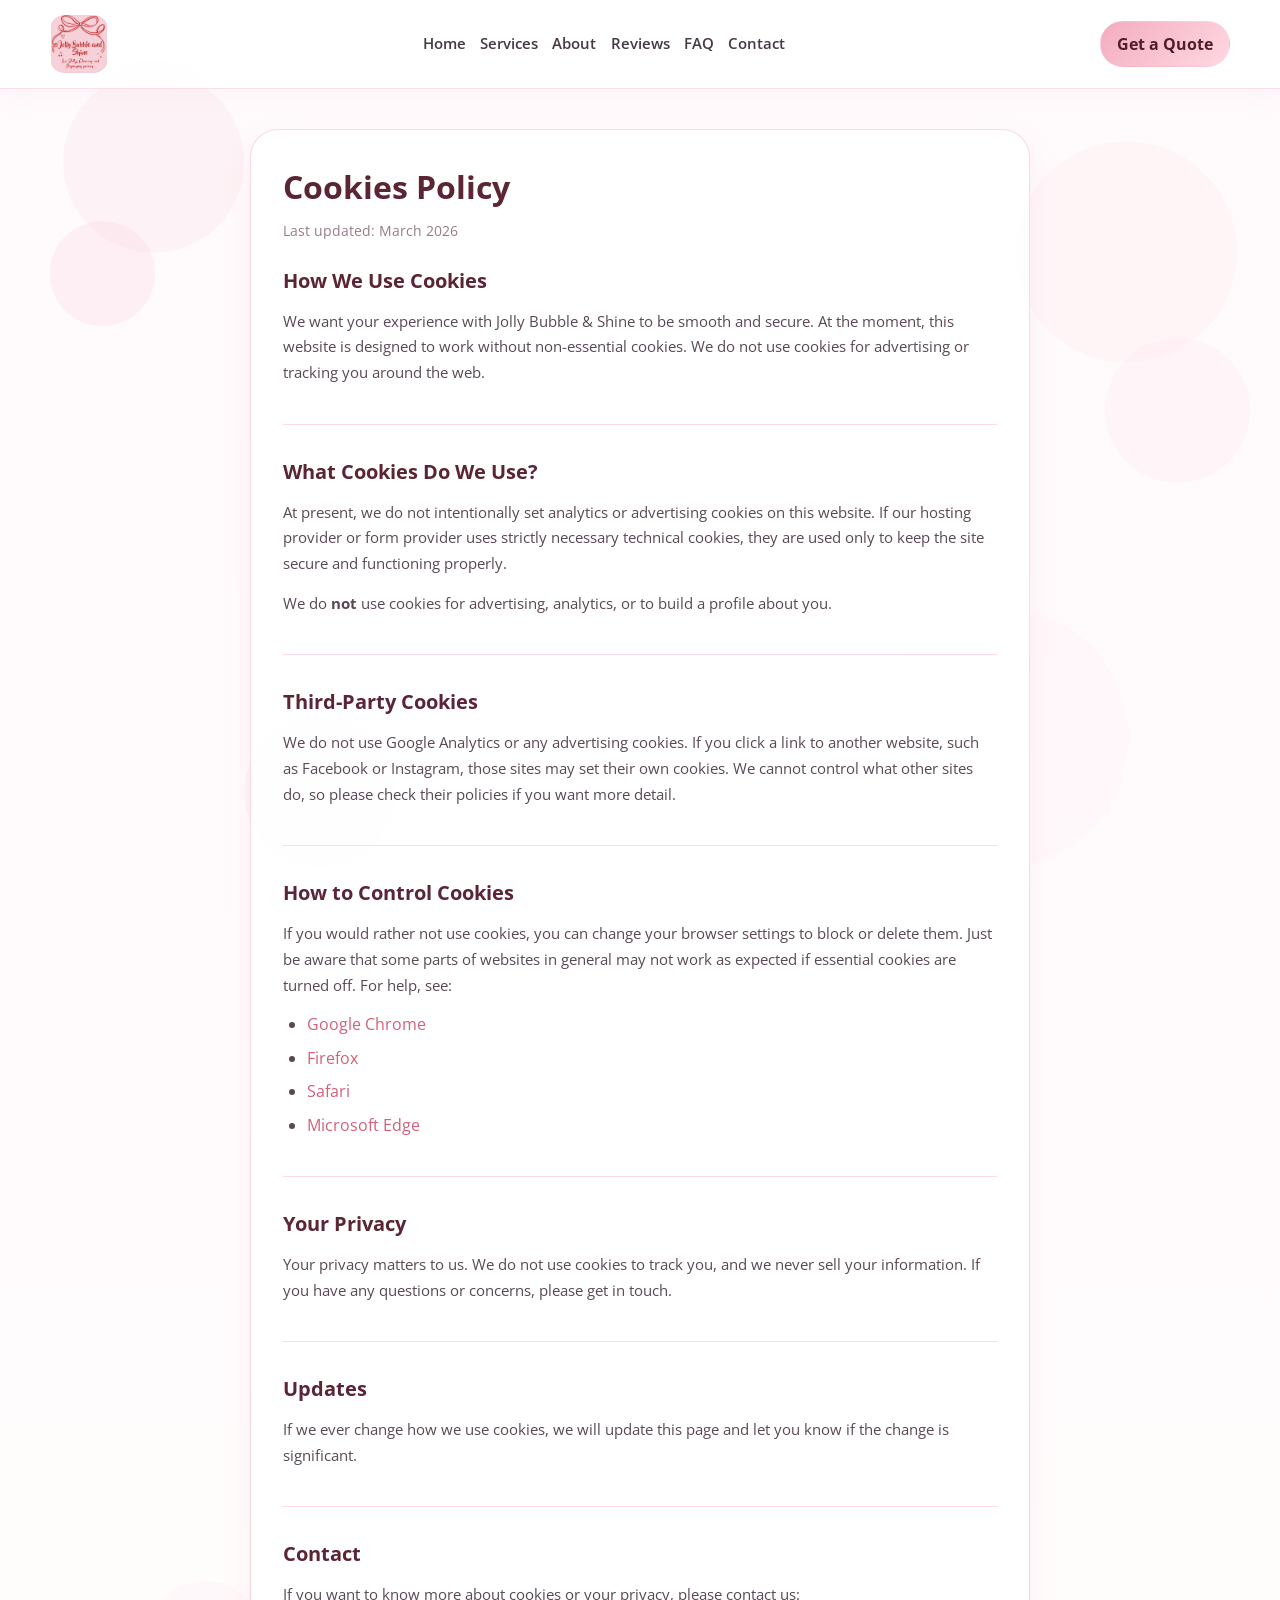
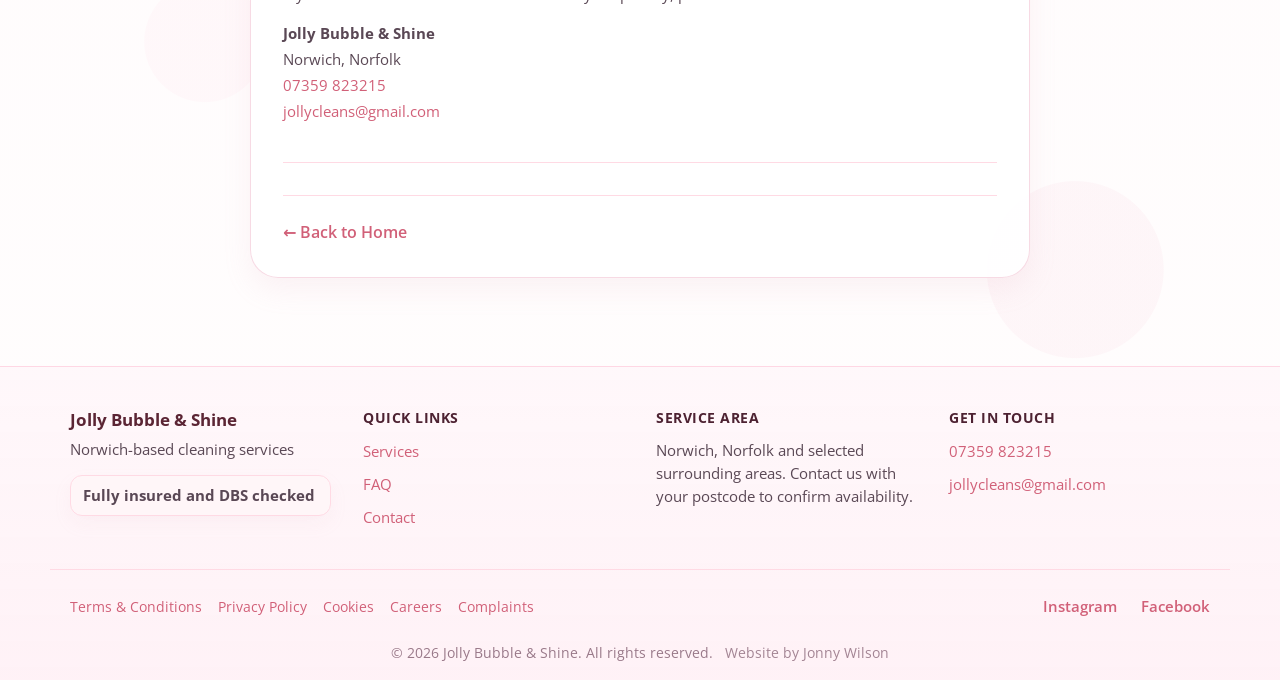
==== commit 0d940f91: "Footer Changes" ====
--- a/cookies.html
+++ b/cookies.html
@@ -5,6 +5,11 @@
   <meta name="viewport" content="width=device-width, initial-scale=1.0" />
   <title>Cookies Policy | Jolly Bubble & Shine</title>
   <meta name="description" content="Cookies policy for the Jolly Bubble & Shine website." />
+  <meta name="theme-color" content="#FFE6EB" />
+  <link rel="icon" href="/favicon.ico" sizes="any" />
+  <link rel="icon" type="image/png" sizes="32x32" href="/favicon-32x32.png" />
+  <link rel="icon" type="image/png" sizes="16x16" href="/favicon-16x16.png" />
+  <link rel="apple-touch-icon" sizes="180x180" href="/apple-touch-icon.png" />
   <link rel="preconnect" href="https://fonts.googleapis.com" />
   <link rel="preconnect" href="https://fonts.gstatic.com" crossorigin />
   <link href="https://fonts.googleapis.com/css2?family=Quicksand:wght@400;500;600;700&family=Open+Sans:wght@400;600&display=swap" rel="stylesheet" />
@@ -140,7 +145,10 @@
         <a href="https://www.facebook.com/people/Jolly-Bubble-and-Shine/61581744665888/" aria-label="Facebook" target="_blank" rel="noopener">Facebook</a>
       </div>
 
-      <p class="copyright">&copy; 2026 Jolly Bubble & Shine. All rights reserved.</p>
+      <p class="copyright">
+        &copy; 2026 Jolly Bubble & Shine. All rights reserved.
+        <a class="copyright-credit" href="https://jonnywilson.co.uk" target="_blank" rel="noopener noreferrer">Website by Jonny Wilson</a>
+      </p>
     </div>
   </footer>
 
--- a/styles.css
+++ b/styles.css
@@ -507,6 +507,11 @@
   overflow: hidden;
   background: rgba(255, 255, 255, 0.88);
   box-shadow: var(--shadow-soft);
+}
+
+.faq .accordion {
+  display: grid;
+  gap: 0.85rem;
 }
 
 .accordion-trigger {
@@ -1084,6 +1089,21 @@
   margin: 0.5rem 0 0;
 }
 
+.copyright-credit {
+  color: inherit;
+  text-decoration: none;
+  margin-left: 0.45rem;
+  opacity: 0.9;
+  transition: opacity 0.2s ease, color 0.2s ease;
+}
+
+.copyright-credit:hover {
+  color: #7f6070;
+  text-decoration: underline;
+  text-underline-offset: 2px;
+  opacity: 1;
+}
+
 /* ===== LEGAL PAGE STYLES ===== */
 
 .legal-page {
